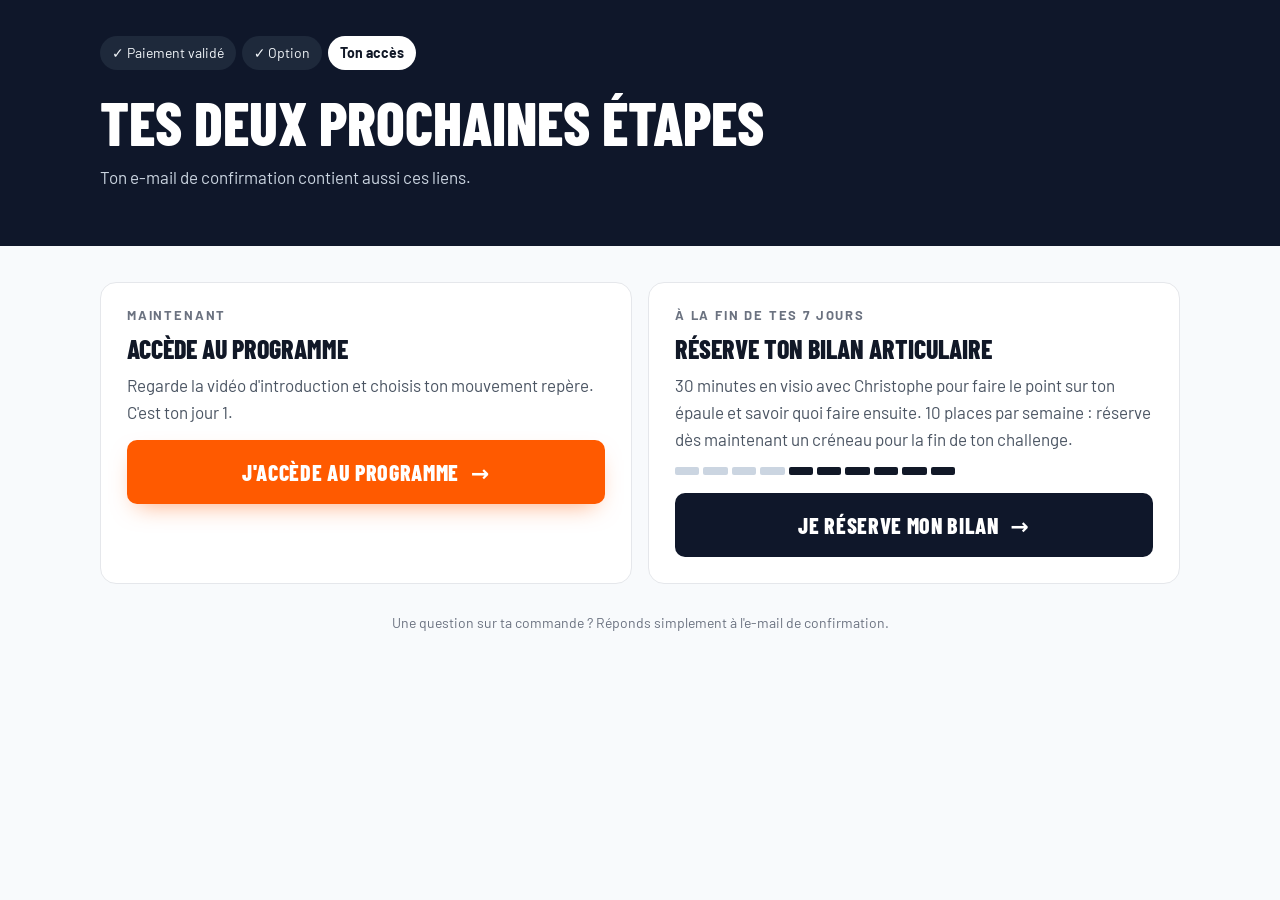
==== acces.html @ 4a758c27 "Funnel Épaules Bulletproof V6 : landing, checkout maquette avec bump, upsell, accès Co-Authored-By: " ====
<!doctype html>
<html lang="fr">
<head>
<meta charset="utf-8">
<meta name="viewport" content="width=device-width, initial-scale=1, viewport-fit=cover">
<title>Ton accès · Épaules Bulletproof</title>
<meta name="robots" content="noindex">
<link rel="preconnect" href="https://fonts.googleapis.com">
<link rel="preconnect" href="https://fonts.gstatic.com" crossorigin>
<link href="https://fonts.googleapis.com/css2?family=Barlow+Condensed:wght@700;800&family=Barlow:ital,wght@0,400;0,500;0,600;0,700;1,400&display=swap" rel="stylesheet">
<link rel="stylesheet" href="styles.css">
<script src="config.js"></script>
</head>
<body>
<header class="thanks">
  <div class="wrap">
    <ol class="progress"><li class="done">✓ Paiement validé</li><li class="done">✓ Option</li><li class="on">Ton accès</li></ol>
    <h1><span data-if-upsell hidden>Analyse ajoutée. </span>Tes deux prochaines étapes</h1>
    <p>Ton e-mail de confirmation contient aussi ces liens.<span data-if-bump hidden> Ton Guide Feu Vert y est joint.</span></p>
  </div>
</header>
<main>
  <section style="padding-top:36px">
    <div class="wrap next">
      <div class="panel" style="padding:26px">
        <span class="kicker">Maintenant</span>
        <h3>Accède au programme</h3>
        <p style="color:var(--ink-2)">Regarde la vidéo d'introduction et choisis ton mouvement repère. C'est ton jour 1.</p>
        <a class="btn block" data-access href="#">J'accède au programme <span class="arr">→</span></a>
      </div>
      <div class="panel" style="padding:26px">
        <span class="kicker">À la fin de tes 7 jours</span>
        <h3>Réserve ton Bilan Articulaire</h3>
        <p style="color:var(--ink-2)">30 minutes en visio avec Christophe pour faire le point sur ton épaule et savoir quoi faire ensuite. <span data-slots></span> places par semaine : réserve dès maintenant un créneau pour la fin de ton challenge.</p>
        <div class="slots" data-slotbar style="margin-bottom:18px"></div>
        <a class="btn block dark" data-calendly href="#">Je réserve mon Bilan <span class="arr">→</span></a>
      </div>
    </div>
    <p class="center" style="color:var(--ink-3);font-size:14px;margin-top:28px">Une question sur ta commande ? Réponds simplement à l'e-mail de confirmation.</p>
  </section>
</main>
<script src="app.js"></script>
</body>
</html>
---- styles.css ----
/* Épaules Bulletproof · V6 · architecture 60-30-10
   60 % base off-white · 30 % structure navy (hero, CTA final, footer) · 10 % action orange (CTA uniquement)
   Bleu = confiance (coches, garantie, sceaux) · Rouge = rareté et prix futur uniquement */
:root {
  --bg: #F8FAFC;
  --paper: #FFFFFF;
  --ink: #111827;
  --ink-2: #4B5563;
  --ink-3: #6B7280;
  --line: #E5E7EB;
  --navy: #0F172A;
  --navy-2: #1E293B;
  --navy-line: #334155;
  --on-navy: #F1F5F9;
  --on-navy-2: #CBD5E1;
  --on-navy-3: #94A3B8;
  --cta: #FF5A00;
  --cta-press: #E04F00;
  --trust: #2563EB;
  --trust-bg: #EFF6FF;
  --alert: #DC2626;
  --alert-bg: #FEF2F2;
  --display: "Barlow Condensed", "Arial Narrow", sans-serif;
  --body: "Barlow", system-ui, sans-serif;
  --r: 10px;
  --r-l: 16px;
  --wrap: 1120px;
}
* { box-sizing: border-box; }
html { -webkit-text-size-adjust: 100%; scroll-behavior: smooth; }
body { margin: 0; background: var(--bg); color: var(--ink); font: 400 17px/1.6 var(--body); }
img { max-width: 100%; height: auto; display: block; }
a { color: inherit; }
h1, h2, h3 { margin: 0; }
p { margin: 0 0 14px; }
.wrap { max-width: var(--wrap); margin: 0 auto; padding: 0 20px; }
.narrow { max-width: 760px; margin: 0 auto; padding: 0 20px; }
section { padding: 64px 0; }
.kicker { display: block; font: 700 13px/1 var(--body); letter-spacing: .14em; text-transform: uppercase; color: var(--ink-3); margin-bottom: 14px; }
h2 { font: 800 38px/1.02 var(--display); text-transform: uppercase; letter-spacing: -.005em; margin-bottom: 18px; }
h3 { font: 700 19px/1.3 var(--body); }
.sub { color: var(--ink-2); font-size: 18px; max-width: 640px; }
.center { text-align: center; }
.center .sub { margin-left: auto; margin-right: auto; }
.mt { margin-top: 28px; }

/* Icônes */
.ico { width: 22px; height: 22px; flex: 0 0 22px; }
.ico-trust { color: var(--trust); }

/* Bouton d'action : seule chose orange du site */
.btn { display: inline-flex; align-items: center; justify-content: center; gap: 12px; background: var(--cta); color: #fff; text-decoration: none; border: 0; cursor: pointer;
  font: 800 22px/1 var(--display); letter-spacing: .03em; text-transform: uppercase; padding: 20px 28px; border-radius: var(--r); min-height: 64px;
  box-shadow: 0 10px 24px -10px rgba(255, 90, 0, .55); transition: transform .12s ease, background .12s ease; }
.btn:hover { background: var(--cta-press); }
.btn:active { transform: translateY(1px); }
.btn .arr { font-family: var(--body); font-weight: 600; }
.btn.block { width: 100%; }
.link-no { display: inline-block; background: none; border: 0; color: var(--ink-3); text-decoration: underline; font: 500 16px var(--body); cursor: pointer; padding: 12px 4px; }

/* Bandeau rareté */
.launch { background: var(--navy-2); color: var(--on-navy); font: 500 14px/1.35 var(--body); text-align: center; padding: 10px 16px; }
.launch b { color: #fff; }
.timer { display: inline-block; background: var(--alert); color: #fff; font-weight: 700; border-radius: 6px; padding: 2px 8px; margin-left: 4px; white-space: nowrap; font-variant-numeric: tabular-nums; }

/* HERO navy */
.hero { background: var(--navy); color: var(--on-navy); padding: 0 0 0; overflow: hidden; }
.hero .top { display: flex; align-items: center; justify-content: space-between; padding: 18px 0 8px; }
.logo { font: 800 15px/1 var(--display); letter-spacing: .32em; color: #fff; }
.hero-grid { display: grid; gap: 28px; padding-top: 18px; }
.eyebrow { display: inline-block; font: 600 15px/1.35 var(--body); color: var(--on-navy); border: 1px solid var(--navy-line); background: rgba(255,255,255,.04); border-radius: 999px; padding: 8px 14px; margin-bottom: 18px; }
.hero h1 { font: 800 46px/.96 var(--display); text-transform: uppercase; color: #fff; letter-spacing: -.01em; margin-bottom: 18px; }
.hero h1 .l2 { color: var(--on-navy-3); display: block; }
.hero .subhead { color: var(--on-navy-2); font-size: 18px; line-height: 1.55; margin-bottom: 24px; }
.hero .subhead em { color: #fff; font-style: italic; }
.price-line { margin-top: 12px; color: var(--on-navy-2); font-size: 15px; }
.price-line b { color: #fff; font-size: 17px; }
.hero .cta .btn { width: 100%; }
.hero-photo { margin: 0 -20px; position: relative; }
.hero-photo img { width: 100%; aspect-ratio: 1080 / 680; object-fit: cover; }
.hero-photo::after { content: ""; position: absolute; inset: 0; background: linear-gradient(180deg, var(--navy) 0%, rgba(15,23,42,0) 18%, rgba(15,23,42,0) 70%, var(--navy) 100%); pointer-events: none; }
.hero-photo figcaption { position: relative; z-index: 1; padding: 6px 20px 24px; margin-top: 0; font-size: 14px; color: var(--on-navy-3); }
.hero-photo figcaption b { color: var(--on-navy); }

/* Bande crédibilité */
.cred { background: var(--paper); border-bottom: 1px solid var(--line); padding: 22px 0; }
.cred ul { list-style: none; padding: 0; margin: 0; display: grid; gap: 14px; }
.cred li { display: flex; align-items: center; gap: 12px; font-size: 16px; color: var(--ink-2); }
.cred li b { font: 800 26px/1 var(--display); color: var(--ink); min-width: 74px; }

/* Preuve sociale */
.proofs { display: grid; gap: 16px; margin-top: 28px; text-align: left; }
.proof { background: var(--paper); border: 1px solid var(--line); border-radius: var(--r-l); padding: 22px; }
.proof.slot { border: 2px dashed #CBD5E1; background: repeating-linear-gradient(-45deg, #fff, #fff 12px, #F8FAFC 12px, #F8FAFC 24px); }
.slot-tag { display: inline-block; font: 700 12px/1 var(--body); letter-spacing: .08em; text-transform: uppercase; color: var(--ink-2); background: #E2E8F0; border-radius: 4px; padding: 6px 8px; margin-bottom: 12px; }
.proof q { display: block; font-size: 17px; color: var(--ink); quotes: "« " " »"; }
.proof .who { margin-top: 12px; font-size: 14px; color: var(--ink-3); }
.proof .who b { color: var(--ink); }
.video-slot { aspect-ratio: 9 / 12; display: flex; flex-direction: column; justify-content: flex-end; border-radius: var(--r-l); background: var(--navy-2); color: var(--on-navy); padding: 18px; position: relative; overflow: hidden; }
.video-slot .play { position: absolute; top: 50%; left: 50%; width: 64px; height: 64px; margin: -32px 0 0 -32px; border-radius: 50%; background: rgba(255,255,255,.14); display: grid; place-items: center; }
.video-slot .play::before { content: ""; border-left: 18px solid #fff; border-top: 11px solid transparent; border-bottom: 11px solid transparent; margin-left: 5px; }
.video-slot small { color: var(--on-navy-3); font-size: 13px; }
.proof-note { font-size: 13px; color: var(--ink-3); margin-top: 16px; }

/* Douleurs */
.pains { list-style: none; padding: 0; margin: 24px 0; display: grid; gap: 10px; }
.pains li { display: flex; gap: 14px; align-items: flex-start; background: var(--paper); border: 1px solid var(--line); border-radius: var(--r); padding: 14px 16px; font-size: 17px; }
.pains li::before { content: ""; flex: 0 0 22px; height: 22px; border: 2px solid var(--ink); border-radius: 5px; margin-top: 2px; }
.bridge { font: 700 19px/1.4 var(--body); }

/* Généraliste vs spécialiste */
.versus { display: grid; gap: 14px; margin-top: 28px; }
.vs { border-radius: var(--r-l); padding: 24px; }
.vs.gen { background: #F1F5F9; color: var(--ink-2); }
.vs.spe { background: var(--paper); border: 2px solid var(--ink); }
.vs h3 { font: 800 22px/1 var(--display); text-transform: uppercase; letter-spacing: .02em; margin-bottom: 14px; color: var(--ink); }
.vs ul { list-style: none; padding: 0; margin: 0; display: grid; gap: 12px; }
.vs li { display: flex; gap: 12px; align-items: flex-start; }
.vs.gen li::before { content: "✕"; flex: 0 0 22px; color: var(--ink-3); font-weight: 700; text-align: center; }

/* Mécanisme */
.mech-grid { display: grid; gap: 28px; }
.mech-photo { border-radius: var(--r-l); overflow: hidden; }
.mech-photo img { width: 100%; aspect-ratio: 16 / 10; object-fit: cover; object-position: 30% 50%; }
.oneliner { font: 600 20px/1.4 var(--body); border-left: 4px solid var(--ink); padding-left: 16px; margin: 6px 0 20px; }
.steps { list-style: none; padding: 0; margin: 20px 0; display: grid; gap: 14px; counter-reset: s; }
.steps li { display: grid; grid-template-columns: 48px 1fr; gap: 14px; align-items: start; }
.steps li::before { counter-increment: s; content: counter(s); font: 800 44px/0.9 var(--display); color: var(--ink); }
.steps b { display: block; font-size: 18px; }
.test-card { background: var(--paper); border: 1px solid var(--line); border-radius: var(--r-l); overflow: hidden; display: grid; margin-top: 26px; box-shadow: 0 18px 40px -28px rgba(15,23,42,.35); }
.test-card img { width: 100%; aspect-ratio: 4 / 3; object-fit: cover; object-position: 50% 20%; }
.test-card .in { padding: 22px; }
.test-card .tag { display: inline-flex; align-items: center; gap: 8px; font: 700 13px/1 var(--body); letter-spacing: .1em; text-transform: uppercase; margin-bottom: 10px; }
.test-card .tag i { width: 8px; height: 8px; border-radius: 50%; background: var(--ink); }
.test-card h3 { font: 800 28px/1 var(--display); text-transform: uppercase; margin-bottom: 10px; }
.scale { display: grid; grid-template-columns: repeat(11, 1fr); gap: 3px; margin: 14px 0 6px; }
.scale span { font: 600 12px/1 var(--body); text-align: center; padding: 8px 0; border-radius: 4px; background: #F1F5F9; color: var(--ink-2); }
.scale-l { display: flex; justify-content: space-between; font-size: 12px; color: var(--ink-3); }

/* Comment ça marche */
.how-grid { display: grid; gap: 28px; align-items: center; }
.mockup { border-radius: var(--r-l); overflow: hidden; background: #000; }
.mockup img { width: 100%; }
.cards { display: grid; gap: 12px; margin-top: 22px; }
.card { display: grid; grid-template-columns: 52px 1fr; gap: 14px; background: var(--paper); border: 1px solid var(--line); border-radius: var(--r-l); padding: 18px; align-items: start; }
.card .n { width: 52px; height: 52px; border-radius: 12px; background: var(--navy); color: #fff; display: grid; place-items: center; font: 800 26px/1 var(--display); }
.card p { margin: 4px 0 0; color: var(--ink-2); font-size: 16px; }

/* Études de cas */
.cases { display: grid; gap: 16px; margin-top: 28px; }
.case dl { margin: 12px 0 0; display: grid; gap: 8px; }
.case dt { font: 700 12px/1 var(--body); letter-spacing: .1em; text-transform: uppercase; color: var(--ink-3); }
.case dd { margin: 0 0 6px; }

/* Ce qui est inclus */
.stack { background: var(--paper); border: 1px solid var(--line); border-radius: var(--r-l); overflow: hidden; margin-top: 26px; }
.stack .row { display: grid; grid-template-columns: 28px 1fr; gap: 14px; padding: 20px; border-top: 1px solid var(--line); }
.stack .row:first-child { border-top: 0; }
.stack .lab { display: block; font: 700 12px/1 var(--body); letter-spacing: .1em; text-transform: uppercase; color: var(--ink-3); margin-bottom: 6px; }
.stack h3 { margin-bottom: 4px; }
.stack p { margin: 0; color: var(--ink-2); font-size: 16px; }
.lim { display: inline-block; margin-top: 8px; font: 700 13px/1 var(--body); color: var(--alert); }
.slots { display: grid; gap: 4px; margin-top: 12px; max-width: 280px; }
.slots i { height: 8px; border-radius: 2px; background: var(--ink); }
.slots i.taken { background: #CBD5E1; }

/* Offre */
.offer-grid { display: grid; gap: 28px; align-items: start; }
.offer { background: var(--paper); border: 2px solid var(--ink); border-radius: 20px; padding: 26px 22px; box-shadow: 0 30px 60px -36px rgba(15,23,42,.45); }
.offer h3 { font: 800 24px/1 var(--display); text-transform: uppercase; margin-bottom: 14px; }
.offer ul { list-style: none; margin: 0 0 18px; padding: 0; display: grid; gap: 10px; }
.offer li { display: flex; gap: 10px; align-items: flex-start; }
.offer .price { display: flex; align-items: baseline; gap: 12px; flex-wrap: wrap; border-top: 1px solid var(--line); padding-top: 18px; }
.offer .big { font: 800 72px/.9 var(--display); }
.offer .then { color: var(--ink-2); font-size: 16px; }
.badge { display: inline-block; background: var(--alert); color: #fff; font: 700 14px/1 var(--body); border-radius: 6px; padding: 7px 9px; }
.save { color: var(--alert); font-weight: 700; font-size: 15px; margin: 8px 0 18px; }
.fine { display: flex; flex-wrap: wrap; justify-content: center; gap: 6px 16px; color: var(--ink-3); font-size: 14px; margin-top: 14px; }
.fine span { display: inline-flex; gap: 6px; align-items: center; }
.fine svg { width: 16px; height: 16px; color: var(--trust); }
.why p { color: var(--ink-2); }
.countdown { font-weight: 600; }

/* Garantie */
.guarantee { display: grid; gap: 22px; align-items: center; background: var(--trust-bg); border: 1px solid #BFDBFE; border-radius: 20px; padding: 28px 22px; }
.seal { width: 128px; height: 128px; color: var(--trust); }

/* Autorité */
.me-grid { display: grid; gap: 28px; align-items: center; }
.me-photo { border-radius: var(--r-l); overflow: hidden; }
.me-photo img { width: 100%; aspect-ratio: 4 / 5; object-fit: cover; object-position: 50% 30%; }
.facts { list-style: none; padding: 0; margin: 18px 0 0; display: grid; gap: 10px; }
.facts li { display: flex; gap: 10px; align-items: flex-start; }
.todo { display: inline-block; background: #FEF3C7; color: #92400E; font: 700 11px/1.3 var(--body); letter-spacing: .04em; text-transform: uppercase; border-radius: 4px; padding: 3px 6px; vertical-align: middle; }

/* FAQ */
.faq details { background: var(--paper); border: 1px solid var(--line); border-radius: var(--r); margin-top: 10px; }
.faq summary { cursor: pointer; list-style: none; padding: 18px 48px 18px 18px; font-weight: 600; font-size: 17px; position: relative; }
.faq summary::-webkit-details-marker { display: none; }
.faq summary::after { content: "+"; position: absolute; right: 18px; top: 50%; transform: translateY(-50%); font: 500 26px/1 var(--body); color: var(--ink-3); }
.faq details[open] summary::after { content: "–"; }
.faq details p { padding: 0 18px 18px; margin: 0; color: var(--ink-2); }

/* CTA final navy */
.final { background: var(--navy); color: var(--on-navy); text-align: center; padding: 72px 0; }
.final h2 { color: #fff; font-size: 44px; }
.final .sub { color: var(--on-navy-2); margin: 0 auto 26px; }
.final .price-line { color: var(--on-navy-2); }

/* Footer */
.site-foot { background: var(--navy); border-top: 1px solid var(--navy-line); color: var(--on-navy-3); font-size: 13px; padding: 32px 0 110px; }
.site-foot nav { display: flex; flex-wrap: wrap; gap: 8px 18px; margin-bottom: 14px; }
.site-foot a { color: var(--on-navy-2); }
.site-foot p { margin: 0 0 10px; }

/* Barre mobile collante */
.sticky { position: fixed; left: 0; right: 0; bottom: 0; z-index: 20; background: var(--paper); border-top: 1px solid var(--line); padding: 10px 16px calc(10px + env(safe-area-inset-bottom)); display: flex; align-items: center; gap: 14px; transform: translateY(110%); transition: transform .25s ease; box-shadow: 0 -10px 30px -18px rgba(15,23,42,.35); }
.sticky.on { transform: none; }
.sticky .p { line-height: 1.1; font-size: 13px; color: var(--ink-3); white-space: nowrap; }
.sticky .p b { display: block; font: 800 28px/1 var(--display); color: var(--ink); }
.sticky .btn { flex: 1; min-height: 54px; padding: 14px 16px; font-size: 20px; }

/* Desktop */
@media (min-width: 900px) {
  section { padding: 96px 0; }
  h2 { font-size: 54px; }
  .hero-grid { grid-template-columns: 1.02fr 1fr; align-items: center; gap: 48px; padding: 36px 0 72px; }
  .hero h1 { font-size: 80px; }
  .hero .subhead { font-size: 20px; max-width: 560px; }
  .hero .cta .btn { width: auto; min-width: 380px; }
  .hero-photo { margin: 0; }
  .hero-photo img { border-radius: 20px; aspect-ratio: 1 / 1; object-position: 62% 50%; }
  .hero-photo::after { display: none; }
  .hero-photo figcaption { margin-top: 12px; padding: 0; }
  .cred ul { grid-template-columns: repeat(3, 1fr); }
  .proofs { grid-template-columns: repeat(3, 1fr); }
  .versus { grid-template-columns: 1fr 1fr; }
  .mech-grid { grid-template-columns: 1fr 1fr; align-items: start; gap: 56px; }
  .mech-photo { position: sticky; top: 24px; }
  .mech-photo img { aspect-ratio: 4 / 5; object-position: 40% 50%; }
  .test-card { grid-template-columns: 1fr 1.2fr; }
  .test-card img { aspect-ratio: auto; height: 100%; }
  .how-grid { grid-template-columns: 1.15fr 1fr; gap: 56px; }
  .cases { grid-template-columns: repeat(3, 1fr); }
  .offer-grid { grid-template-columns: 1fr 1fr; gap: 56px; }
  .offer { padding: 34px; }
  .guarantee { grid-template-columns: 140px 1fr; padding: 40px; }
  .me-grid { grid-template-columns: .9fr 1.1fr; gap: 56px; }
  .final h2 { font-size: 64px; }
  .sticky { display: none; }
  .site-foot { padding-bottom: 40px; }
}

/* ---------- Pages funnel (checkout, upsell, accès) ---------- */
.mock-note { background: #FEF3C7; color: #92400E; font-size: 13px; text-align: center; padding: 8px 14px; }
.co-top { background: var(--paper); border-bottom: 1px solid var(--line); }
.co-top .wrap { display: flex; align-items: center; justify-content: space-between; gap: 12px; padding-top: 14px; padding-bottom: 14px; flex-wrap: wrap; }
.co-top .logo { color: var(--ink); font-size: 13px; }
.secure { display: inline-flex; align-items: center; gap: 6px; color: var(--ink-2); font-size: 14px; }
.secure svg { width: 16px; height: 16px; color: var(--trust); }
.co-timer { background: var(--alert-bg); color: var(--alert); font-weight: 600; font-size: 14px; text-align: center; padding: 9px 14px; }
.co-grid { display: grid; gap: 22px; padding: 22px 0 60px; }
.panel { background: var(--paper); border: 1px solid var(--line); border-radius: var(--r-l); padding: 20px; }
.prod { display: grid; grid-template-columns: 88px 1fr auto; gap: 14px; align-items: center; }
.prod img { width: 88px; height: 88px; object-fit: cover; border-radius: 10px; background: #000; }
.prod h3 { font-size: 16px; }
.prod small { display: block; color: var(--ink-3); font-size: 13px; }
.prod .amt { font: 800 28px/1 var(--display); text-align: right; }
.prod .amt small { font: 500 12px var(--body); }
.inc { list-style: none; padding: 0; margin: 16px 0 0; display: grid; gap: 8px; font-size: 15px; color: var(--ink-2); }
.inc li { display: flex; gap: 8px; align-items: center; }
.inc svg { width: 18px; height: 18px; color: var(--trust); flex: 0 0 18px; }
.express { display: grid; grid-template-columns: 1fr 1fr; gap: 10px; }
.express span { display: grid; place-items: center; height: 48px; border-radius: 8px; background: #000; color: #fff; font-weight: 600; font-size: 16px; }
.express span.g { background: #fff; color: #111; border: 1px solid var(--line); }
.or { display: flex; align-items: center; gap: 12px; color: var(--ink-3); font-size: 13px; margin: 16px 0; }
.or::before, .or::after { content: ""; flex: 1; height: 1px; background: var(--line); }
.field { display: block; margin-bottom: 12px; }
.field span { display: block; font-size: 14px; font-weight: 600; margin-bottom: 6px; }
.field span small { font-weight: 400; color: var(--ink-3); }
.input { width: 100%; height: 48px; border: 1px solid #D1D5DB; border-radius: 8px; padding: 0 14px; font: 400 16px var(--body); color: var(--ink); background: #fff; }
.input.ph { color: #9CA3AF; display: flex; align-items: center; }
.card-row { display: grid; grid-template-columns: 1fr 1fr; gap: 0; }
.card-row .input { border-radius: 0; }
.card-num { border-radius: 8px 8px 0 0 !important; display: flex; align-items: center; justify-content: space-between; }
.card-row .input:first-child { border-radius: 0 0 0 8px; border-top: 0; }
.card-row .input:last-child { border-radius: 0 0 8px 0; border-top: 0; border-left: 0; }
.bump { border: 2px dashed var(--cta); background: #FFF7ED; border-radius: 12px; padding: 16px; margin: 18px 0; }
.bump label { display: flex; gap: 12px; align-items: flex-start; cursor: pointer; }
.bump input { width: 22px; height: 22px; margin: 2px 0 0; accent-color: var(--ink); flex: 0 0 22px; }
.bump .t { font-weight: 700; font-size: 17px; }
.bump p { margin: 10px 0 0 34px; font-size: 15px; color: var(--ink-2); }
.feu { display: flex; gap: 6px; margin: 10px 0 0 34px; }
.feu i { width: 14px; height: 14px; border-radius: 50%; }
.legal { display: flex; gap: 10px; align-items: flex-start; font-size: 13px; color: var(--ink-2); margin: 14px 0; }
.legal input { width: 18px; height: 18px; flex: 0 0 18px; margin-top: 1px; accent-color: var(--ink); }
.totals { border-top: 1px solid var(--line); margin-top: 14px; padding-top: 14px; display: grid; gap: 6px; font-size: 15px; }
.totals div { display: flex; justify-content: space-between; }
.totals .tot { font-weight: 700; font-size: 18px; }
.assure { display: grid; gap: 8px; margin-top: 16px; font-size: 14px; color: var(--ink-2); }
.assure div { display: flex; gap: 8px; align-items: center; }
.assure svg { width: 18px; height: 18px; color: var(--trust); flex: 0 0 18px; }
.progress { list-style: none; padding: 0; margin: 0 0 22px; display: flex; gap: 6px; flex-wrap: wrap; font-size: 14px; }
.progress li { padding: 6px 12px; border-radius: 999px; background: var(--navy-2); color: var(--on-navy-3); }
.progress li.done { color: var(--on-navy); }
.progress li.on { background: #fff; color: var(--ink); font-weight: 700; }
.thanks { background: var(--navy); color: var(--on-navy); padding: 36px 0 40px; }
.thanks h1 { font: 800 44px/1 var(--display); text-transform: uppercase; color: #fff; margin-bottom: 12px; }
.thanks p { color: var(--on-navy-2); max-width: 620px; }
.up { max-width: 760px; }
.up .big { font: 800 64px/.9 var(--display); margin: 18px 0 4px; }
.up ul { list-style: none; padding: 0; margin: 16px 0; display: grid; gap: 10px; }
.up li { display: flex; gap: 10px; }
.next { display: grid; gap: 16px; }
.next .panel h3 { font: 800 26px/1 var(--display); text-transform: uppercase; margin: 8px 0 10px; }
.btn.dark { background: var(--navy); box-shadow: none; }
@media (min-width: 900px) {
  .co-grid { grid-template-columns: 1fr 420px; gap: 32px; padding-top: 36px; }
  .co-grid .summary { order: 2; position: sticky; top: 20px; align-self: start; }
  .next { grid-template-columns: 1fr 1fr; }
  .thanks h1 { font-size: 60px; }
}
s.was { color: var(--alert); text-decoration-thickness: 2px; }
.hero s.was, .final s.was { color: #F87171; }
.big-was { font: 700 32px/1 var(--display); }
.badge.sm { font-size: 12px; padding: 3px 6px; vertical-align: 2px; }
.sticky .p s { color: var(--alert); font-size: 14px; }
.launch s { opacity: .8; }
.hero-grid > *, .mech-grid > *, .how-grid > *, .offer-grid > *, .me-grid > *, .co-grid > *, .versus > *, .proofs > * { min-width: 0; }
figure { margin: 0; }
.offer .btn, .co-grid .btn { font-size: 21px; padding: 18px 18px; }
[hidden] { display: none !important; }
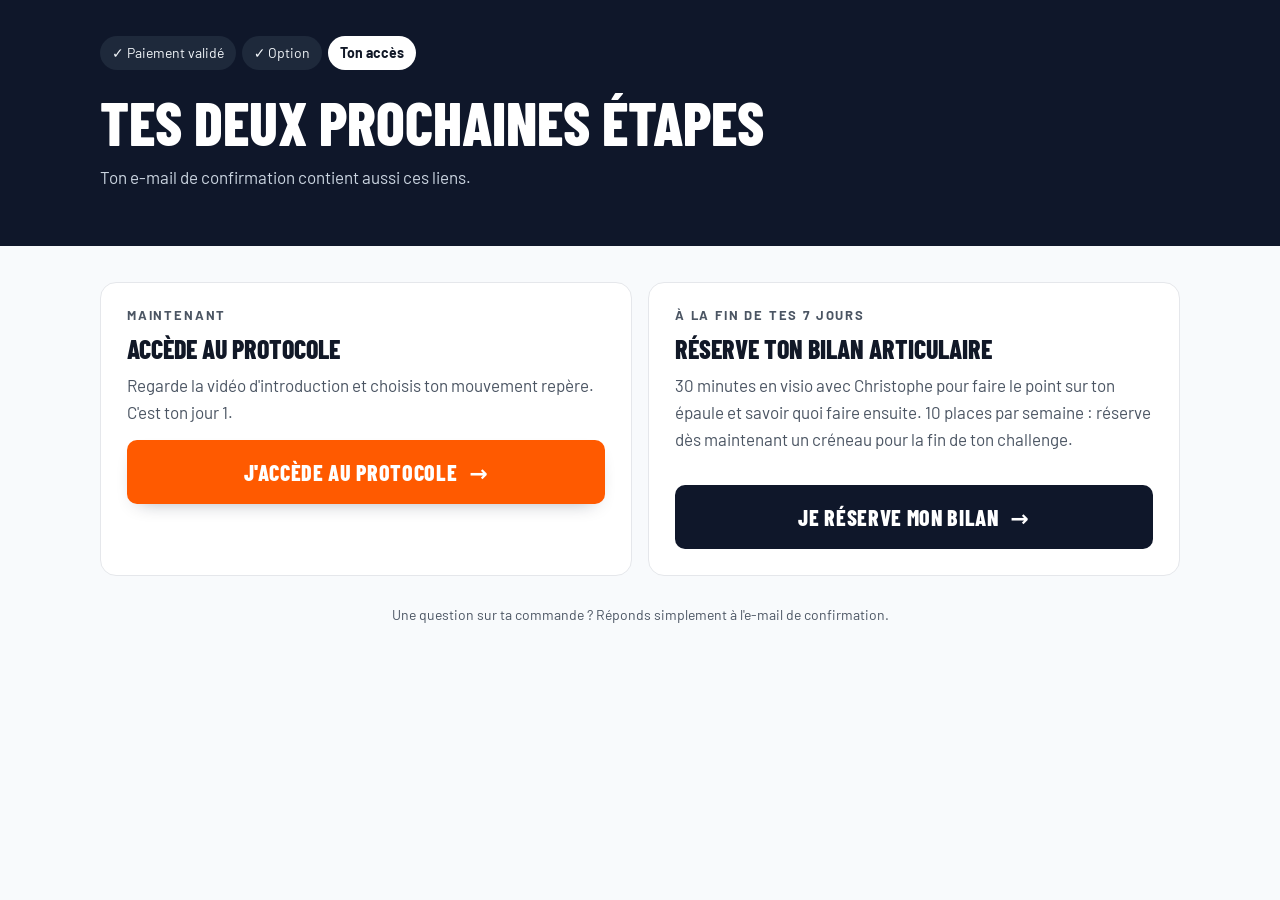
==== commit 0c57f3ca: "Commentaires Paper du 18/11 : offre simplifiée (protocole + Bilan), value stack, douleurs en croix, " ====
--- a/acces.html
+++ b/acces.html
@@ -16,7 +16,7 @@
   <div class="wrap">
     <ol class="progress"><li class="done">✓ Paiement validé</li><li class="done">✓ Option</li><li class="on">Ton accès</li></ol>
     <h1><span data-if-upsell hidden>Analyse ajoutée. </span>Tes deux prochaines étapes</h1>
-    <p>Ton e-mail de confirmation contient aussi ces liens.<span data-if-bump hidden> Ton Guide Feu Vert y est joint.</span></p>
+    <p>Ton e-mail de confirmation contient aussi ces liens.<span data-if-bump hidden> Ton Guide Performance y est joint.</span></p>
   </div>
 </header>
 <main>
@@ -24,9 +24,9 @@
     <div class="wrap next">
       <div class="panel" style="padding:26px">
         <span class="kicker">Maintenant</span>
-        <h3>Accède au programme</h3>
+        <h3>Accède au protocole</h3>
         <p style="color:var(--ink-2)">Regarde la vidéo d'introduction et choisis ton mouvement repère. C'est ton jour 1.</p>
-        <a class="btn block" data-access href="#">J'accède au programme <span class="arr">→</span></a>
+        <a class="btn block" data-access href="#">J'accède au protocole <span class="arr">→</span></a>
       </div>
       <div class="panel" style="padding:26px">
         <span class="kicker">À la fin de tes 7 jours</span>
--- a/styles.css
+++ b/styles.css
@@ -51,7 +51,7 @@
 /* Bouton d'action : seule chose orange du site */
 .btn { display: inline-flex; align-items: center; justify-content: center; gap: 12px; background: var(--cta); color: #fff; text-decoration: none; border: 0; cursor: pointer;
   font: 800 22px/1 var(--display); letter-spacing: .03em; text-transform: uppercase; padding: 20px 28px; border-radius: var(--r); min-height: 64px;
-  box-shadow: 0 10px 24px -10px rgba(255, 90, 0, .55); transition: transform .12s ease, background .12s ease; }
+  box-shadow: 0 8px 20px -12px rgba(15, 23, 42, .45); transition: transform .12s ease, background .12s ease; }
 .btn:hover { background: var(--cta-press); }
 .btn:active { transform: translateY(1px); }
 .btn .arr { font-family: var(--body); font-weight: 600; }
@@ -91,7 +91,7 @@
 /* Preuve sociale */
 .proofs { display: grid; gap: 16px; margin-top: 28px; text-align: left; }
 .proof { background: var(--paper); border: 1px solid var(--line); border-radius: var(--r-l); padding: 22px; }
-.proof.slot { border: 2px dashed #CBD5E1; background: repeating-linear-gradient(-45deg, #fff, #fff 12px, #F8FAFC 12px, #F8FAFC 24px); }
+.proof.slot { border: 2px dashed #CBD5E1; background: #fff; }
 .slot-tag { display: inline-block; font: 700 12px/1 var(--body); letter-spacing: .08em; text-transform: uppercase; color: var(--ink-2); background: #E2E8F0; border-radius: 4px; padding: 6px 8px; margin-bottom: 12px; }
 .proof q { display: block; font-size: 17px; color: var(--ink); quotes: "« " " »"; }
 .proof .who { margin-top: 12px; font-size: 14px; color: var(--ink-3); }
@@ -122,7 +122,7 @@
 .mech-grid { display: grid; gap: 28px; }
 .mech-photo { border-radius: var(--r-l); overflow: hidden; }
 .mech-photo img { width: 100%; aspect-ratio: 16 / 10; object-fit: cover; object-position: 30% 50%; }
-.oneliner { font: 600 20px/1.4 var(--body); border-left: 4px solid var(--ink); padding-left: 16px; margin: 6px 0 20px; }
+.oneliner { font: 600 20px/1.4 var(--body); margin: 6px 0 20px; }
 .steps { list-style: none; padding: 0; margin: 20px 0; display: grid; gap: 14px; counter-reset: s; }
 .steps li { display: grid; grid-template-columns: 48px 1fr; gap: 14px; align-items: start; }
 .steps li::before { counter-increment: s; content: counter(s); font: 800 44px/0.9 var(--display); color: var(--ink); }
@@ -330,3 +330,248 @@
 figure { margin: 0; }
 .offer .btn, .co-grid .btn { font-size: 21px; padding: 18px 18px; }
 [hidden] { display: none !important; }
+
+/* Preuves réelles */
+.proof.real q { font-size: 18px; line-height: 1.45; font-weight: 600; }
+.proof .who { display: flex; align-items: center; gap: 12px; line-height: 1.35; }
+.proof .who img { width: 48px; height: 48px; border-radius: 50%; object-fit: cover; flex-shrink: 0; }
+.score { display: flex; align-items: baseline; gap: 10px; margin-bottom: 12px; font: 800 34px/1 "Barlow Condensed", sans-serif; }
+.score .from { color: var(--ink-3); text-decoration: line-through; text-decoration-thickness: 2px; }
+.score .arrow { color: var(--ink-3); font-size: 24px; }
+.score .to { color: var(--trust); }
+.vid { margin: 0; position: relative; border-radius: var(--r-l); overflow: hidden; background: var(--navy); aspect-ratio: 400 / 540; }
+.vid video { width: 100%; height: 100%; object-fit: cover; display: block; }
+.vid figcaption { position: absolute; left: 0; right: 0; bottom: 0; padding: 40px 16px 14px; background: linear-gradient(transparent, rgba(15,23,42,.92)); color: #fff; font-size: 14px; text-align: left; line-height: 1.4; }
+.case { display: flex; flex-direction: column; padding: 0; overflow: hidden; }
+.case .case-img { width: 100%; aspect-ratio: 4 / 3; object-fit: cover; object-position: 50% 25%; }
+.case > .tag, .case > h3, .case > dl { margin-left: 20px; margin-right: 20px; }
+.case > .tag { margin-top: 18px; font: 700 12px/1 var(--body); letter-spacing: .1em; text-transform: uppercase; color: var(--trust); }
+.case > h3 { margin-top: 6px; margin-bottom: 0; }
+.case > dl { margin-bottom: 20px; }
+.case q { quotes: "« " " »"; font-style: italic; }
+
+/* ===== V7 : retours Douglas ===== */
+:root { --ease-out: cubic-bezier(0.23, 1, 0.32, 1); }
+
+/* Bandeau sur une ligne */
+.launch { white-space: nowrap; overflow: hidden; text-overflow: ellipsis; font-size: 13px; padding: 9px 10px; }
+.launch .badge.sm { font-size: 11px; padding: 2px 6px; margin-right: 4px; vertical-align: 1px; }
+.launch .timer { font-variant-numeric: tabular-nums; }
+
+/* Hero mobile : image sous le sous-titre, bouton juste dessous */
+.hero-photo-m { margin: 0 -20px 16px; position: relative; }
+.hero-photo-m img { width: 100%; aspect-ratio: 16 / 9; object-fit: cover; object-position: 50% 30%; display: block; }
+.hero-photo-m::after { content: ""; position: absolute; inset: 0; background: linear-gradient(180deg, rgba(15,23,42,0) 70%, var(--navy) 100%); pointer-events: none; }
+.hero-photo-d { display: none; }
+@media (max-width: 899px) {
+  .hero .top { padding: 12px 0 2px; }
+  .hero-grid { padding-top: 8px; gap: 0; }
+  .eyebrow { font-size: 14px; padding: 6px 12px; margin-bottom: 12px; }
+  .hero h1 { font-size: 42px; margin-bottom: 10px; }
+  .hero .subhead { font-size: 16px; line-height: 1.45; margin-bottom: 14px; }
+  .hero .cta { padding-bottom: 26px; }
+  .price-line { margin-top: 10px; font-size: 14px; }
+}
+@media (min-width: 900px) {
+  .hero-photo-m { display: none; }
+  .hero-photo-d { display: block; }
+}
+
+/* Preuves du haut : formats variés */
+.top-proofs { align-items: start; }
+.mini-proofs { display: grid; grid-template-columns: repeat(3, 1fr); gap: 10px; }
+.mini { background: var(--paper); border: 1px solid var(--line); border-radius: 14px; padding: 14px 10px; display: flex; flex-direction: column; align-items: center; text-align: center; gap: 2px; }
+.mini img { width: 52px; height: 52px; border-radius: 50%; object-fit: cover; margin-bottom: 6px; }
+.mini b { font-size: 14px; }
+.mini span { font-size: 12px; color: var(--ink-3); }
+.mini em { font-style: normal; font-size: 13px; font-weight: 600; color: var(--trust); margin-top: 4px; line-height: 1.25; }
+.proof-note a { color: var(--ink); font-weight: 600; }
+.score [data-count], [data-count] { font-variant-numeric: tabular-nums; }
+
+/* Mécanisme sans photo */
+.mech-solo { max-width: 760px; }
+
+/* Paiement intégré */
+.pay .mock-tag { font-size: 12px; color: var(--ink-3); background: #F1F5F9; border-radius: 6px; padding: 6px 10px; margin-bottom: 16px; display: inline-block; }
+.pay .express { display: grid; grid-template-columns: 1fr 1fr; gap: 10px; }
+.pay .totals { margin: 16px 0 6px; }
+.pay .legal { margin: 14px 0 16px; }
+.pay .bump { margin-top: 16px; }
+
+/* Témoignages complets */
+.stories { display: grid; gap: 20px; margin-top: 28px; }
+.story { background: var(--paper); border: 1px solid var(--line); border-radius: var(--r-l); overflow: hidden; display: grid; }
+.story-img { width: 100%; aspect-ratio: 16 / 10; object-fit: cover; }
+.story-body { padding: 22px 20px 24px; }
+.story .tag { font: 700 12px/1 var(--body); letter-spacing: .1em; text-transform: uppercase; color: var(--trust); }
+.story h3 { font: 800 28px/1.02 var(--display); text-transform: uppercase; margin: 8px 0 8px; }
+.story .ctx { color: var(--ink-3); font-size: 15px; margin: 0 0 14px; }
+.story .ctx b { color: var(--ink); }
+.story blockquote { margin: 0 0 14px; }
+.story blockquote q { display: block; font-size: 17px; line-height: 1.45; quotes: "« " " »"; color: var(--ink); }
+.story blockquote cite { display: block; font-style: normal; font-size: 13px; color: var(--ink-3); margin-top: 4px; }
+.story .res { display: flex; gap: 10px; align-items: flex-start; margin: 16px 0 0; padding-top: 14px; border-top: 1px solid var(--line); font-weight: 600; }
+@media (min-width: 900px) {
+  .story { grid-template-columns: 380px 1fr; }
+  .story-img { height: 100%; aspect-ratio: auto; }
+  .top-proofs { grid-template-columns: 1fr 1fr 1fr; }
+}
+
+/* Animations (principes Emil Kowalski) : entrée unique au scroll, ease-out fort, transform + opacity */
+.js [data-reveal] { opacity: 0; transform: translateY(12px); transition: opacity 500ms var(--ease-out), transform 500ms var(--ease-out); }
+.js [data-reveal].in { opacity: 1; transform: none; }
+@media (prefers-reduced-motion: reduce) {
+  .js [data-reveal] { transform: none; transition: opacity 300ms ease; }
+}
+
+.pay #pay { font-size: 18px; white-space: nowrap; padding: 18px 12px; }
+
+/* V8 — check-list interactive */
+.checklist li { padding: 0; position: relative; }
+.checklist li::before { display: none; }
+.checklist label { display: flex; gap: 14px; align-items: flex-start; padding: 14px 16px; cursor: pointer; width: 100%; -webkit-tap-highlight-color: transparent; }
+.checklist input { position: absolute; opacity: 0; pointer-events: none; }
+.checklist .box { flex: 0 0 24px; height: 24px; border: 2px solid var(--ink); border-radius: 6px; margin-top: 1px; display: grid; place-items: center; background: #fff;
+  transition: background-color 180ms var(--ease-out), border-color 180ms var(--ease-out), transform 160ms var(--ease-out); }
+.checklist .box svg { width: 16px; height: 16px; fill: none; stroke: #fff; stroke-width: 3; stroke-linecap: round; stroke-linejoin: round; stroke-dasharray: 24; stroke-dashoffset: 24; transition: stroke-dashoffset 260ms var(--ease-out) 60ms; }
+.checklist label:active .box { transform: scale(.94); }
+.checklist input:checked + .box { background: var(--trust); border-color: var(--trust); }
+.checklist input:checked + .box svg { stroke-dashoffset: 0; }
+.checklist input:focus-visible + .box { outline: 3px solid rgba(37, 99, 235, .35); outline-offset: 2px; }
+.checklist li:has(input:checked) { border-color: rgba(37, 99, 235, .45); background: #F5F8FF; }
+.check-count { margin: -8px 0 18px; font-size: 15px; color: var(--ink-3); font-variant-numeric: tabular-nums; }
+.check-count b { color: var(--trust); }
+@media (prefers-reduced-motion: reduce) { .checklist .box, .checklist .box svg { transition: none; } }
+
+/* V8 — témoignages vidéo */
+.story-vid { margin: 0; background: #0B1222; display: flex; flex-direction: column; }
+.story-vid video { display: block; width: 100%; aspect-ratio: 16 / 9; background: #0B1222; object-fit: cover; }
+.story-vid figcaption { display: flex; align-items: center; gap: 10px; padding: 12px 16px; color: #fff; font: 600 14px/1.3 var(--body); }
+.story-vid .play { flex: 0 0 26px; height: 26px; border-radius: 50%; background: var(--cta); position: relative; }
+.story-vid .play::after { content: ""; position: absolute; left: 10px; top: 8px; border-left: 8px solid #fff; border-top: 5px solid transparent; border-bottom: 5px solid transparent; }
+@media (min-width: 900px) { .story-vid { justify-content: center; } }
+
+/* V9 — passe Taste / Web Interface Guidelines / Impeccable */
+html { -webkit-tap-highlight-color: transparent; }
+a, button, label, summary, input { touch-action: manipulation; }
+h1, h2, h3 { text-wrap: balance; }
+p, li, q { text-wrap: pretty; }
+[id] { scroll-margin-top: 16px; }
+.btn { box-shadow: 0 8px 20px -12px rgba(15, 23, 42, .45); transition: transform 120ms var(--ease-out), background-color 120ms var(--ease-out), box-shadow 120ms var(--ease-out); }
+.btn:hover { box-shadow: 0 12px 24px -12px rgba(15, 23, 42, .5); }
+.btn:focus-visible, a:focus-visible, summary:focus-visible { outline: 3px solid var(--trust); outline-offset: 3px; }
+.oneliner { border-left: 0; padding-left: 0; font-size: 21px; }
+.story blockquote { border-left: 0; padding-left: 0; }
+.story blockquote q { padding-left: 0; }
+.input.ph { color: #64748B; }
+:root { --ink-3: #4B5563; }
+.proof.slot { background: #fff; }
+.mech-face { margin: 0 0 24px; border-radius: var(--r-l); overflow: hidden; }
+.mech-face img { width: 100%; aspect-ratio: 4 / 3; object-fit: cover; object-position: 50% 22%; display: block; }
+@media (min-width: 900px) {
+  .mech-solo { max-width: 1080px; display: grid; grid-template-columns: 360px 1fr; gap: 48px; align-items: start; }
+  .mech-face { margin: 0; position: sticky; top: 24px; }
+  .mech-face img { aspect-ratio: 4 / 5; }
+}
+.mockup picture, .mockup img { display: block; width: 100%; height: auto; }
+.mockup img { border-radius: var(--r-l); }
+
+/* Audit 01 */
+.eyebrow { border: 0; background: none; padding: 0; color: var(--on-navy-2, #CBD5E1); }
+.eyebrow::before { content: ""; display: inline-block; width: 8px; height: 8px; border-radius: 50%; background: #DC2626; margin-right: 10px; vertical-align: 1px; }
+.hero .top { margin-bottom: 8px; }
+.hero-proof { display: flex; align-items: center; gap: 10px; margin-top: 14px; color: var(--on-navy-2, #CBD5E1); text-decoration: none; font-size: 14px; }
+.hero-proof b { color: #fff; }
+.hero-proof .avs { display: flex; }
+.hero-proof .avs img { width: 28px; height: 28px; border-radius: 50%; border: 2px solid var(--navy); object-fit: cover; margin-left: -8px; }
+.hero-proof .avs img:first-child { margin-left: 0; }
+.quick-proofs { display: grid; gap: 10px; margin-top: 24px; text-align: left; }
+.qp { display: grid; grid-template-columns: 56px 1fr; column-gap: 14px; align-items: center; background: var(--paper); border: 1px solid var(--line); border-radius: var(--r-l); padding: 14px 16px; color: var(--ink); text-decoration: none; transition: transform 160ms var(--ease-out), border-color 160ms var(--ease-out); }
+.qp:hover { transform: translateY(-2px); border-color: #CBD5E1; }
+.qp img { grid-row: span 3; width: 56px; height: 56px; border-radius: 50%; object-fit: cover; }
+.qp .who { font-size: 14px; color: var(--ink-3); }
+.qp .who b { color: var(--ink); }
+.qp .res { font: 800 26px/1.05 var(--display); text-transform: uppercase; color: var(--trust); font-variant-numeric: tabular-nums; }
+.qp .what { font-size: 15px; font-weight: 600; }
+@media (min-width: 760px) { .quick-proofs { grid-template-columns: repeat(3, 1fr); } }
+.mech-navy { background: var(--navy); color: var(--on-navy); }
+.mech-navy h2, .mech-navy b, .mech-navy .oneliner { color: #fff; }
+.mech-navy p { color: var(--on-navy-2, #CBD5E1); }
+.mech-navy .steps li { color: var(--on-navy-2, #CBD5E1); }
+.mech-navy .steps li::before { color: var(--cta); }
+.story-up { padding-top: 56px; }
+.vs.spe { border: 1px solid var(--trust); box-shadow: 0 18px 40px -30px rgba(37, 99, 235, .55); }
+.bump { border: 2px dashed #94A3B8; background: #F8FAFC; }
+.bump .t { color: var(--navy); }
+.bump input { width: 24px; height: 24px; flex: 0 0 24px; }
+.pay input.input { width: 100%; font: inherit; font-size: 16px; color: var(--ink); background: #fff; }
+.pay input.input::placeholder { color: #64748B; }
+.express button { font: inherit; font-weight: 600; cursor: pointer; border: 0; }
+.legal.need { outline: 2px solid #DC2626; outline-offset: 4px; border-radius: 8px; }
+.err { color: #B91C1C; font-size: 14px; font-weight: 600; margin: 8px 0 0; }
+.me-photo img { object-position: 58% 22%; }
+
+.stack .row { grid-template-columns: 56px 1fr; }
+.stack .thumb { width: 56px; height: 56px; border-radius: 10px; object-fit: contain; background: #fff; border: 1px solid var(--line); }
+
+/* Audit 02 */
+.mockup img { border-radius: 0; background: transparent; box-shadow: none; }
+.mockup { background: none; border: 0; padding: 0; }
+.how-line { font-size: 18px; color: var(--ink-2); margin: 0; }
+.how-grid { align-items: center; }
+.me-photo img { object-position: 50% 15%; }
+.stack .thumb { width: 56px; height: 56px; border-radius: 8px; object-fit: cover; border: 0; background: none; }
+.mockup img { mix-blend-mode: multiply; }
+
+/* Commentaires Paper 18/11 */
+.launch { background: #B91C1C; color: #fff; font-weight: 600; font-size: 14px; padding: 11px 12px; }
+.launch b { color: #fff; }
+.launch s { opacity: .85; }
+.launch .badge.sm { background: #fff; color: #B91C1C; }
+.launch .timer { background: #fff; color: #B91C1C; }
+.xlist { list-style: none; padding: 0; margin: 22px 0 0; display: grid; gap: 10px; }
+.xlist li { display: flex; gap: 12px; align-items: flex-start; background: var(--paper); border: 1px solid var(--line); border-radius: 12px; padding: 14px 16px; font-size: 17px; line-height: 1.45; color: var(--ink); }
+.xlist .x { flex: 0 0 24px; width: 24px; height: 24px; margin-top: 1px; }
+.xlist .x circle { fill: #FEE2E2; }
+.xlist .x path { stroke: #DC2626; stroke-width: 2.6; stroke-linecap: round; fill: none; }
+.mech-anat { background: #0F172A; }
+.mech-anat img { object-position: 50% 45%; }
+.vstack { margin-top: 26px; display: grid; gap: 0; }
+.core { background: var(--paper); border: 2px solid var(--navy); border-radius: var(--r-l); padding: 22px 20px; }
+.core h3 { font-size: 22px; margin: 0 0 16px; }
+.vstack .lab { display: block; font: 700 12px/1 var(--body); letter-spacing: .1em; text-transform: uppercase; color: var(--trust); margin-bottom: 8px; }
+.days { list-style: none; padding: 0 0 6px; margin: 0 -20px 18px; display: flex; gap: 10px; overflow-x: auto; scroll-snap-type: x mandatory; padding-left: 20px; padding-right: 20px; scrollbar-width: none; }
+.days::-webkit-scrollbar { display: none; }
+.days li { flex: 0 0 120px; scroll-snap-align: start; font-size: 14px; }
+.days b { display: block; margin-top: 6px; color: var(--ink); }
+.vt { position: relative; display: block; border-radius: 10px; overflow: hidden; background: #0F172A; }
+.vt img { display: block; width: 120px; height: 90px; object-fit: cover; object-position: 50% 25%; opacity: .85; }
+.vt .pl { position: absolute; left: 50%; top: 50%; width: 30px; height: 30px; margin: -15px 0 0 -15px; border-radius: 50%; background: rgba(255,255,255,.92); }
+.vt .pl::after { content: ""; position: absolute; left: 12px; top: 9px; border-left: 10px solid #0F172A; border-top: 6px solid transparent; border-bottom: 6px solid transparent; }
+.vt .du { position: absolute; right: 6px; bottom: 6px; background: rgba(15,23,42,.85); color: #fff; font: 700 11px/1 var(--body); padding: 3px 5px; border-radius: 4px; }
+.gets { list-style: none; padding: 0; margin: 0; display: grid; gap: 12px; }
+.gets li { display: grid; grid-template-columns: 22px 1fr; gap: 10px; font-size: 16px; line-height: 1.45; color: var(--ink-2); }
+.gets li b { color: var(--ink); }
+.gets .ico { width: 20px; height: 20px; margin-top: 2px; }
+.plus { justify-self: center; width: 40px; height: 40px; margin: -8px 0; z-index: 1; border-radius: 50%; background: var(--navy); color: #fff; font: 800 26px/40px var(--display); text-align: center; }
+.bonus-card { display: grid; grid-template-columns: 72px 1fr; gap: 16px; background: #EFF6FF; border: 1px solid #BFDBFE; border-radius: var(--r-l); padding: 22px 20px; }
+.bonus-card img { width: 72px; height: 72px; border-radius: 12px; object-fit: cover; }
+.bonus-card h3 { margin: 0 0 6px; }
+.bonus-card p { margin: 0 0 8px; color: var(--ink-2); font-size: 16px; }
+.bonus-card .lim { font: 700 13px/1.3 var(--body); color: #DC2626; }
+@media (min-width: 900px) { .days { margin: 0 0 18px; padding: 0 0 6px; overflow: visible; } .days li { flex: 1 1 0; } .vt img { width: 100%; height: auto; aspect-ratio: 4/3; } }
+.cd-big { margin: 18px 0 0; }
+.cd-big .cd-l { display: block; font: 700 13px/1.2 var(--body); letter-spacing: .08em; text-transform: uppercase; color: #B91C1C; margin-bottom: 8px; }
+.cd-u { display: grid; grid-template-columns: repeat(4, 1fr); gap: 8px; max-width: 360px; }
+.cd-u span { display: flex; flex-direction: column; align-items: center; background: #0F172A; color: #CBD5E1; border-radius: 10px; padding: 10px 4px 8px; font: 600 11px/1 var(--body); text-transform: uppercase; letter-spacing: .06em; }
+.cd-u b { font: 800 30px/1 var(--display); color: #fff; margin-bottom: 4px; font-variant-numeric: tabular-nums; }
+.cd-dark { margin: 26px auto 0; max-width: 360px; }
+.cd-dark .cd-l { color: #FCA5A5; text-align: center; }
+.cd-dark .cd-u span { background: #1E293B; }
+.bump-body { display: flex; gap: 12px; align-items: flex-start; margin: 10px 0 0 34px; }
+.bump-body p { margin: 0; }
+.bump-mock { flex: 0 0 52px; width: 52px; height: auto; filter: drop-shadow(0 4px 6px rgba(15,23,42,.25)); }
+.vstack { grid-template-columns: minmax(0,1fr); }
+.vstack > * { min-width: 0; }
+.core { overflow: hidden; }
+.days { scroll-padding-left: 20px; }
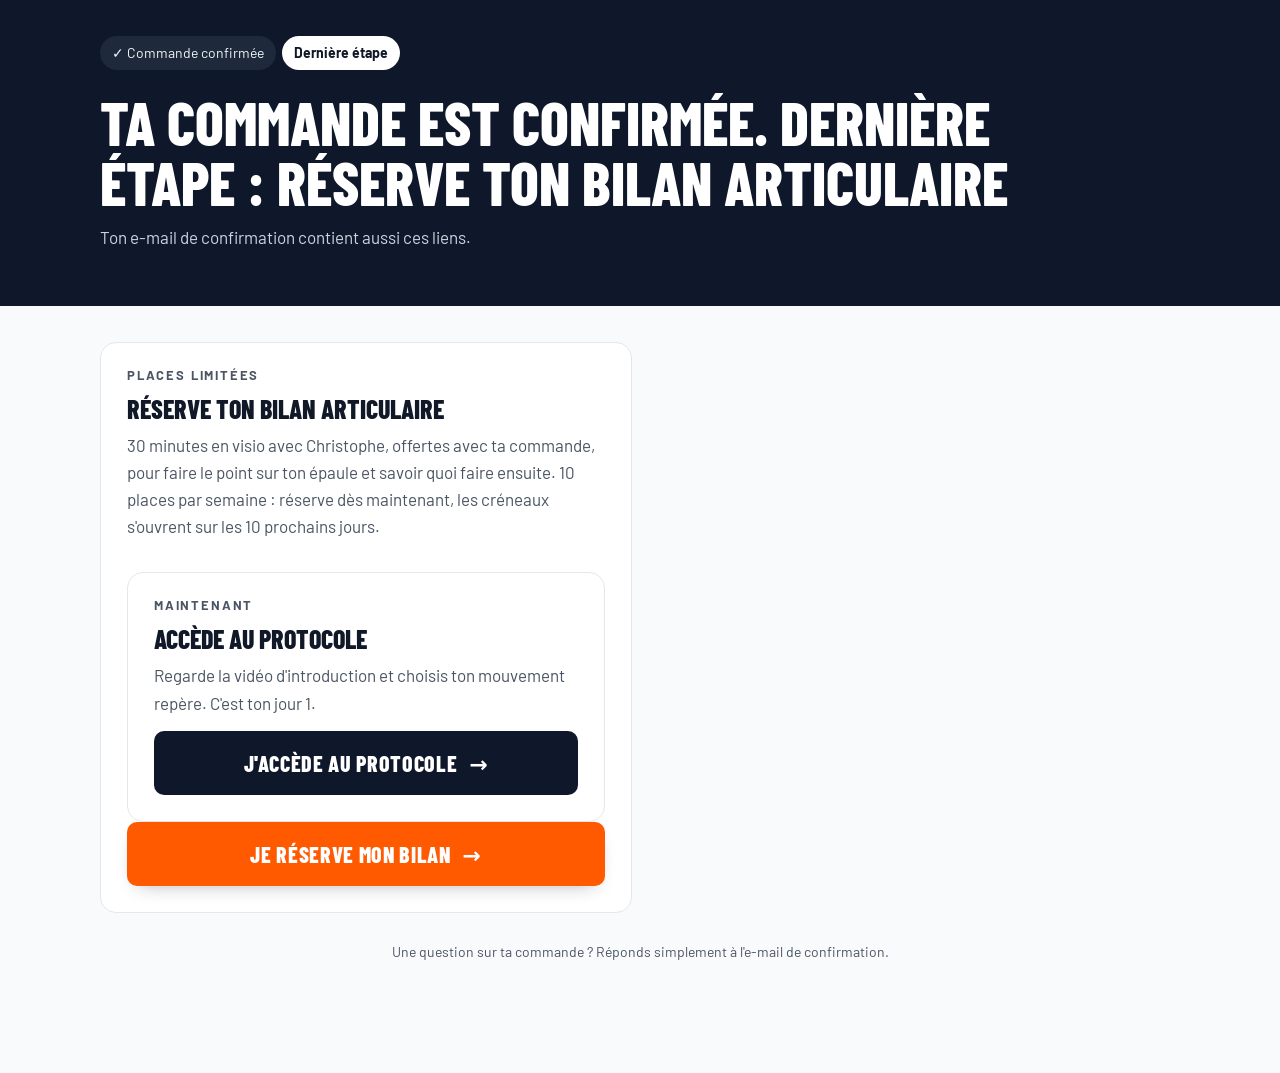
==== commit 81b8d1ed: "Retours du call Christophe : 180 accompagnés, 8 min par jour, garantie 7 jours, Guide Intensité, tém" ====
--- a/acces.html
+++ b/acces.html
@@ -14,26 +14,26 @@
 <body>
 <header class="thanks">
   <div class="wrap">
-    <ol class="progress"><li class="done">✓ Paiement validé</li><li class="done">✓ Option</li><li class="on">Ton accès</li></ol>
-    <h1><span data-if-upsell hidden>Analyse ajoutée. </span>Tes deux prochaines étapes</h1>
-    <p>Ton e-mail de confirmation contient aussi ces liens.<span data-if-bump hidden> Ton Guide Performance y est joint.</span></p>
+    <ol class="progress"><li class="done">✓ Commande confirmée</li><li class="on">Dernière étape</li></ol>
+    <h1>Ta commande est confirmée. Dernière étape : réserve ton Bilan Articulaire</h1>
+    <p>Ton e-mail de confirmation contient aussi ces liens.<span data-if-bump hidden> Ton Guide Intensité y est joint.</span></p>
   </div>
 </header>
 <main>
   <section style="padding-top:36px">
     <div class="wrap next">
       <div class="panel" style="padding:26px">
+        <span class="kicker">Places limitées</span>
+        <h3>Réserve ton Bilan Articulaire</h3>
+        <p style="color:var(--ink-2)">30 minutes en visio avec Christophe, offertes avec ta commande, pour faire le point sur ton épaule et savoir quoi faire ensuite. <span data-slots></span> places par semaine : réserve dès maintenant, les créneaux s'ouvrent sur les 10 prochains jours.</p>
+        <div class="slots" data-slotbar style="margin-bottom:18px"></div>
+      <div class="panel" style="padding:26px">
         <span class="kicker">Maintenant</span>
         <h3>Accède au protocole</h3>
         <p style="color:var(--ink-2)">Regarde la vidéo d'introduction et choisis ton mouvement repère. C'est ton jour 1.</p>
-        <a class="btn block" data-access href="#">J'accède au protocole <span class="arr">→</span></a>
+        <a class="btn block dark" data-access href="#">J'accède au protocole <span class="arr">→</span></a>
       </div>
-      <div class="panel" style="padding:26px">
-        <span class="kicker">À la fin de tes 7 jours</span>
-        <h3>Réserve ton Bilan Articulaire</h3>
-        <p style="color:var(--ink-2)">30 minutes en visio avec Christophe pour faire le point sur ton épaule et savoir quoi faire ensuite. <span data-slots></span> places par semaine : réserve dès maintenant un créneau pour la fin de ton challenge.</p>
-        <div class="slots" data-slotbar style="margin-bottom:18px"></div>
-        <a class="btn block dark" data-calendly href="#">Je réserve mon Bilan <span class="arr">→</span></a>
+        <a class="btn block" data-calendly href="#">Je réserve mon Bilan <span class="arr">→</span></a>
       </div>
     </div>
     <p class="center" style="color:var(--ink-3);font-size:14px;margin-top:28px">Une question sur ta commande ? Réponds simplement à l'e-mail de confirmation.</p>
--- a/styles.css
+++ b/styles.css
@@ -575,3 +575,9 @@
 .vstack > * { min-width: 0; }
 .core { overflow: hidden; }
 .days { scroll-padding-left: 20px; }
+
+/* Témoignage en attente de vidéo (18/11) */
+.story-wait{background:#0F172A;aspect-ratio:16/9;margin:0;display:grid;place-items:center}
+.vid-wait{display:grid;justify-items:center;gap:6px;color:#fff;text-align:center;padding:20px}
+.vid-wait .play{position:static;margin-bottom:6px}
+.vid-wait span:last-child{color:#94A3B8;font-size:14px}
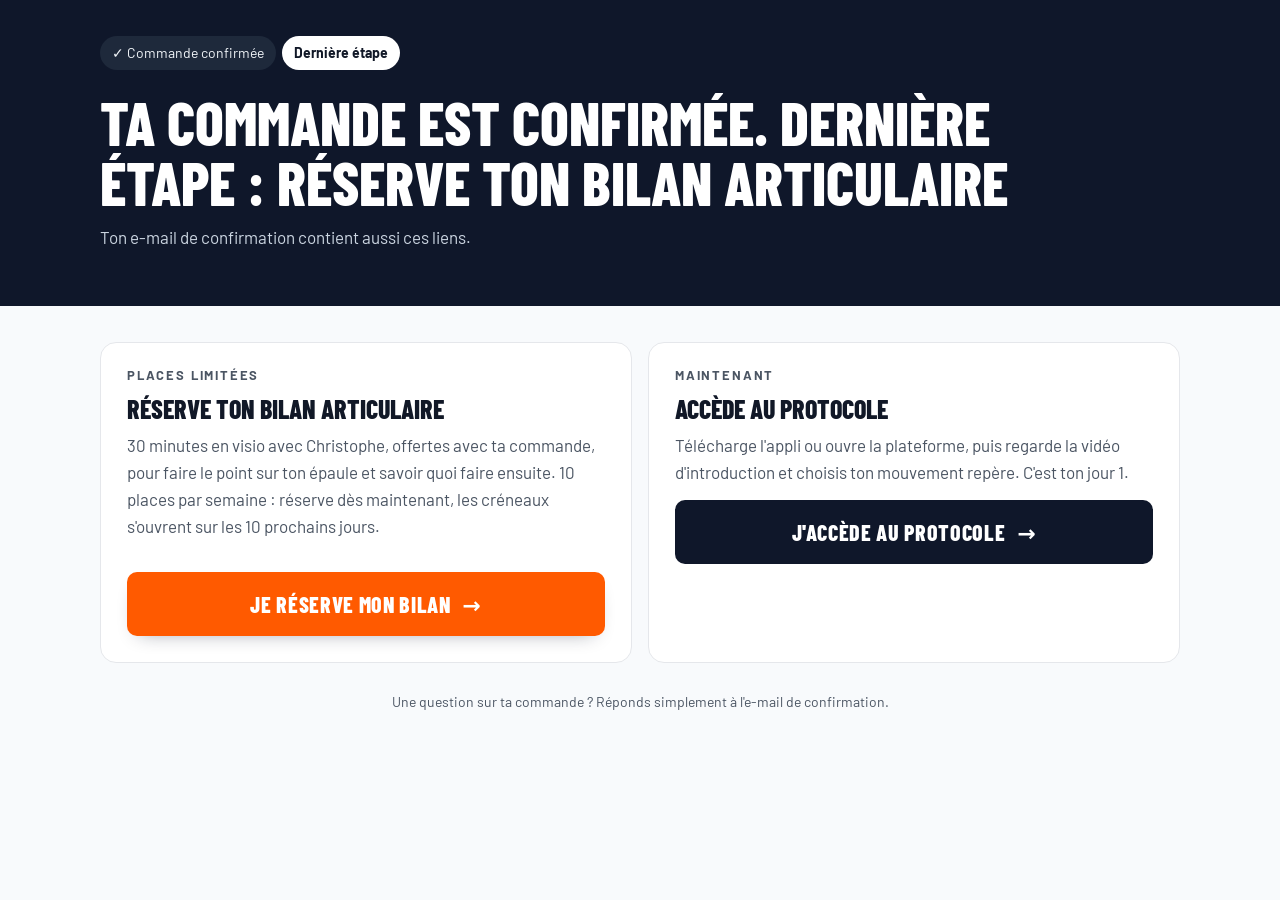
==== commit c5501855: "Page d'accès : structure des blocs corrigée Co-Authored-By: Claude Opus 5.5 <noreply@anthropic.com> " ====
--- a/acces.html
+++ b/acces.html
@@ -27,13 +27,13 @@
         <h3>Réserve ton Bilan Articulaire</h3>
         <p style="color:var(--ink-2)">30 minutes en visio avec Christophe, offertes avec ta commande, pour faire le point sur ton épaule et savoir quoi faire ensuite. <span data-slots></span> places par semaine : réserve dès maintenant, les créneaux s'ouvrent sur les 10 prochains jours.</p>
         <div class="slots" data-slotbar style="margin-bottom:18px"></div>
+        <a class="btn block" data-calendly href="#">Je réserve mon Bilan <span class="arr">→</span></a>
+      </div>
       <div class="panel" style="padding:26px">
         <span class="kicker">Maintenant</span>
         <h3>Accède au protocole</h3>
-        <p style="color:var(--ink-2)">Regarde la vidéo d'introduction et choisis ton mouvement repère. C'est ton jour 1.</p>
+        <p style="color:var(--ink-2)">Télécharge l'appli ou ouvre la plateforme, puis regarde la vidéo d'introduction et choisis ton mouvement repère. C'est ton jour 1.</p>
         <a class="btn block dark" data-access href="#">J'accède au protocole <span class="arr">→</span></a>
-      </div>
-        <a class="btn block" data-calendly href="#">Je réserve mon Bilan <span class="arr">→</span></a>
       </div>
     </div>
     <p class="center" style="color:var(--ink-3);font-size:14px;margin-top:28px">Une question sur ta commande ? Réponds simplement à l'e-mail de confirmation.</p>
